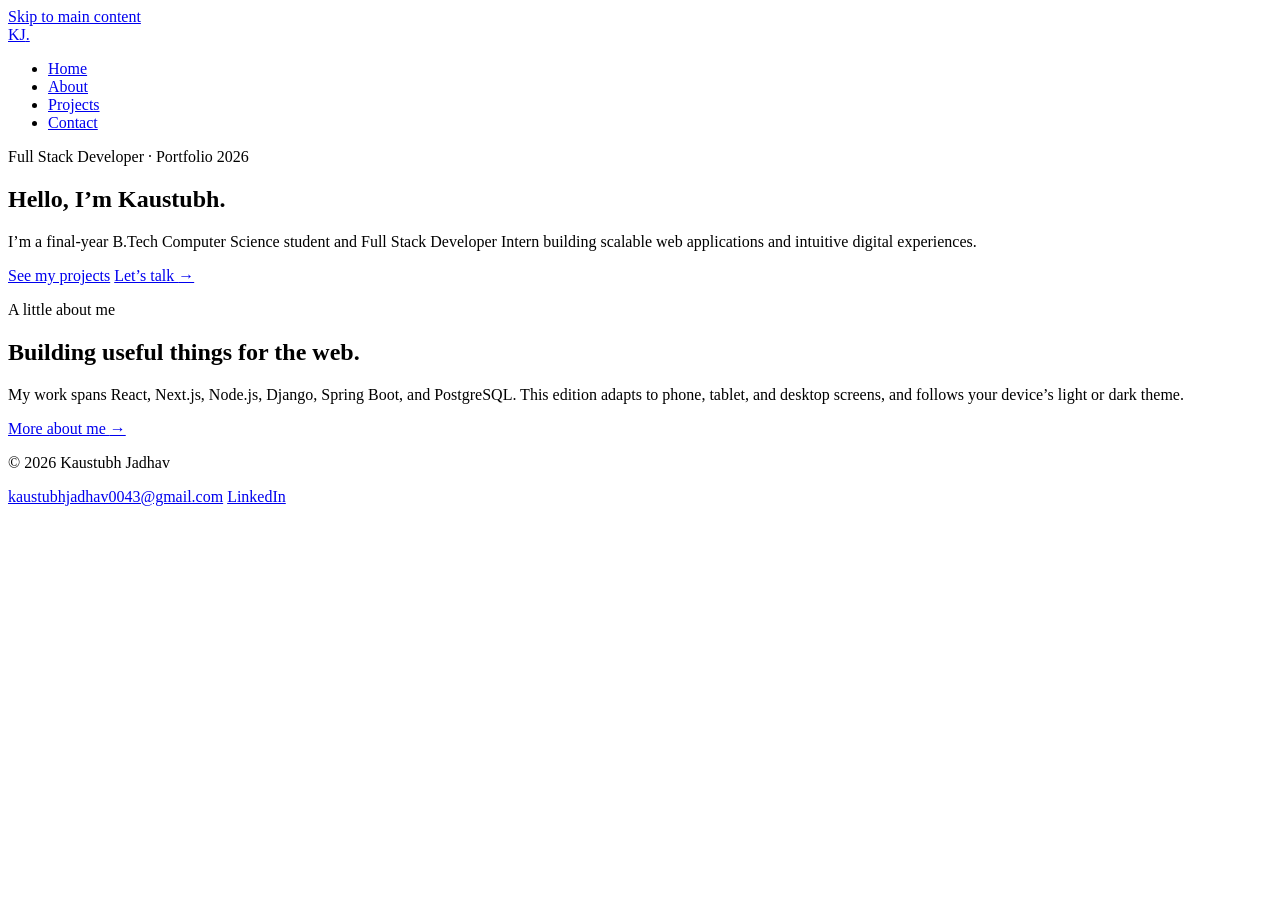
==== Week-2-Advanced-CSS-Responsive-Architecture/index.html @ 439cd0f6 "Add Week 2 index.html" ====
<!doctype html>
<html lang="en">
<head>
  <meta charset="utf-8">
  <meta name="viewport" content="width=device-width, initial-scale=1">
  <meta name="color-scheme" content="light dark">
  <meta name="description" content="Kaustubh Jadhav is a final-year computer science student and full stack developer intern building scalable web applications.">
  <meta name="theme-color" content="#f7f5f0">
  <title>Kaustubh Jadhav | Full Stack Developer</title>
  <link rel="stylesheet" href="styles.css">
</head>
<body>
  <a class="skip-link" href="#main-content">Skip to main content</a>
  <header class="site-header">
    <a class="brand" href="index.html" aria-label="Kaustubh Jadhav — home">KJ<span>.</span></a>
    <nav aria-label="Main navigation">
      <ul class="nav-list">
        <li><a aria-current="page" href="index.html">Home</a></li>
        <li><a href="about.html">About</a></li>
        <li><a href="projects.html">Projects</a></li>
        <li><a href="contact.html">Contact</a></li>
      </ul>
    </nav>
  </header>

  <main id="main-content">
    <section class="hero" aria-labelledby="intro-title">
      <p class="eyebrow">Full Stack Developer · Portfolio 2026</p>
      <h1 id="intro-title">Hello, I’m <span>Kaustubh.</span></h1>
      <p class="hero-copy">I’m a final-year B.Tech Computer Science student and Full Stack Developer Intern building scalable web applications and intuitive digital experiences.</p>
      <p class="actions">
        <a class="button" href="projects.html">See my projects</a>
        <a class="text-link" href="contact.html">Let’s talk <span aria-hidden="true">→</span></a>
      </p>
    </section>

    <section class="home-about" aria-labelledby="home-about-title">
      <header>
        <p class="eyebrow">A little about me</p>
        <h2 id="home-about-title">Building useful things for the web.</h2>
      </header>
      <p>My work spans React, Next.js, Node.js, Django, Spring Boot, and PostgreSQL. This edition adapts to phone, tablet, and desktop screens, and follows your device’s light or dark theme.</p>
      <a class="text-link" href="about.html">More about me <span aria-hidden="true">→</span></a>
    </section>
  </main>

  <footer class="site-footer">
    <p>© 2026 Kaustubh Jadhav</p>
    <a href="mailto:kaustubhjadhav0043@gmail.com">kaustubhjadhav0043@gmail.com</a>
    <a href="https://www.linkedin.com/in/kaustubh-jadhav-6a2216248/">LinkedIn</a>
  </footer>
</body>
</html>
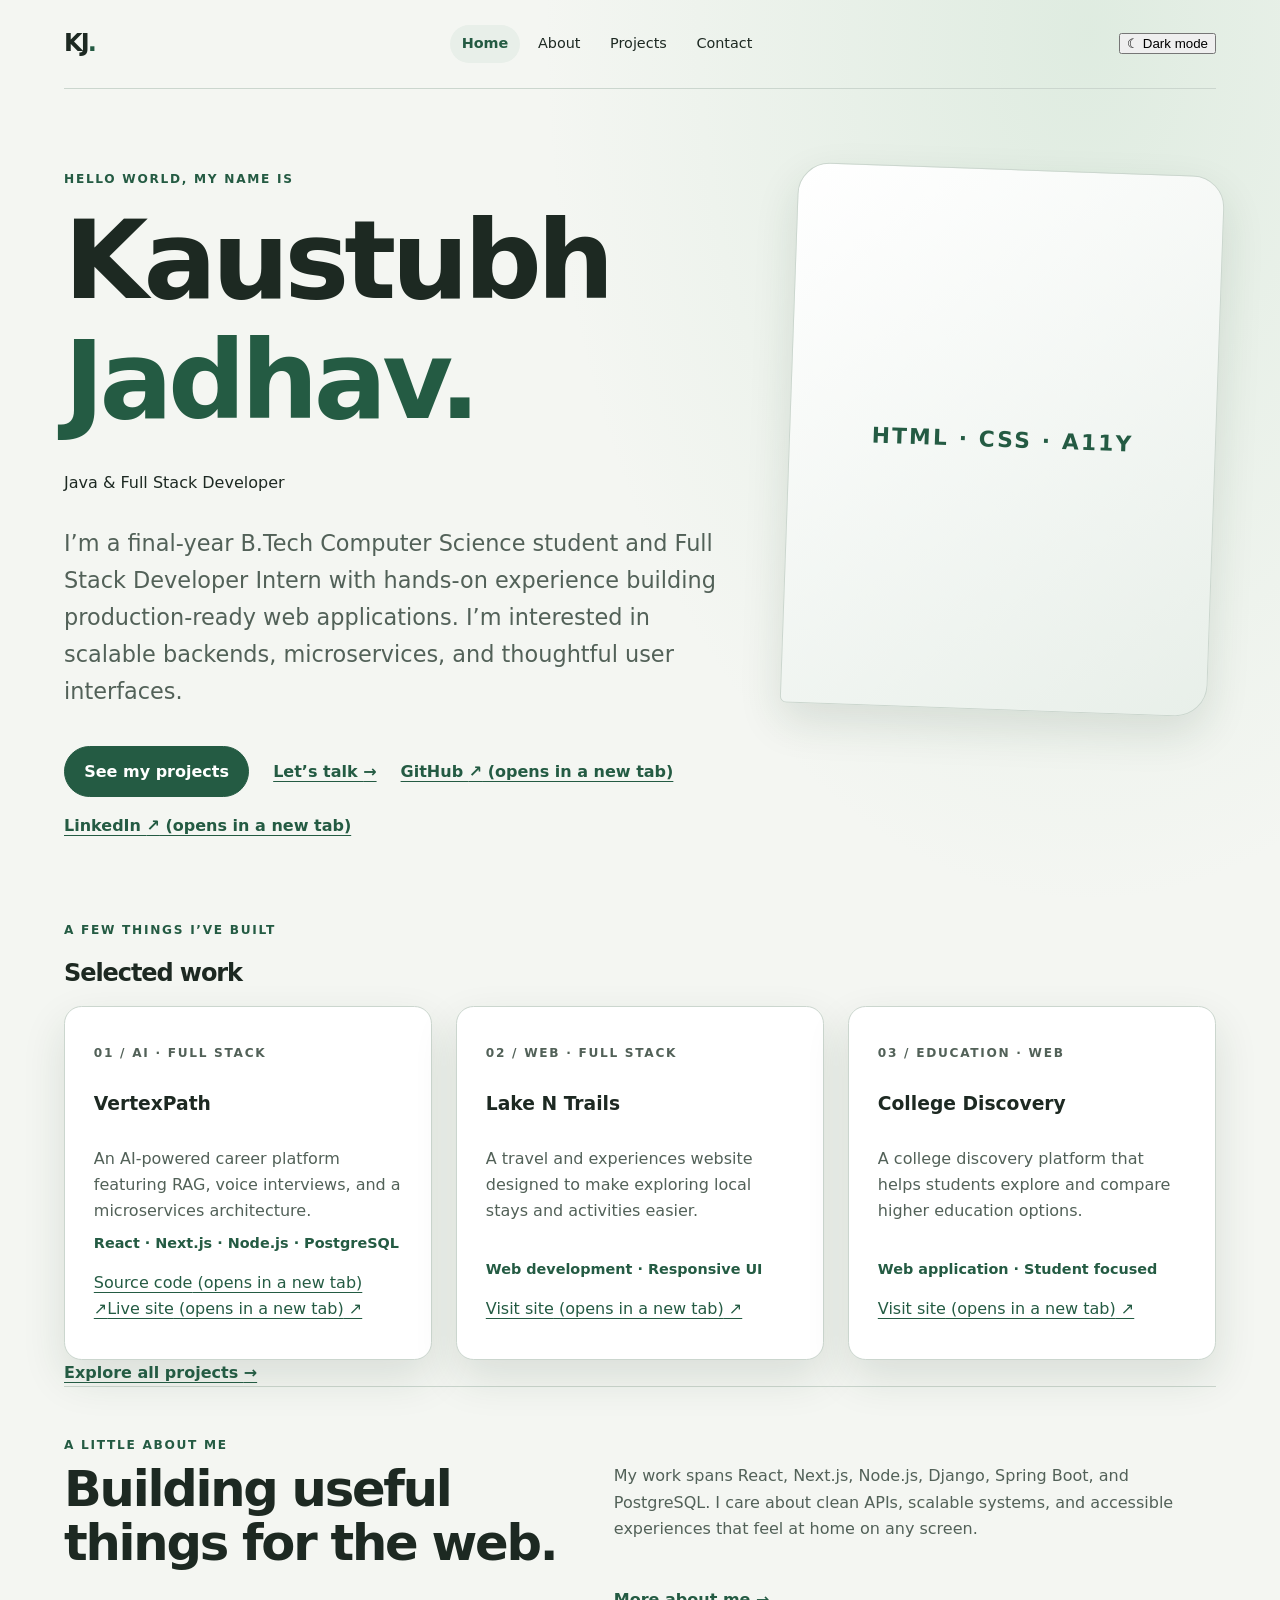
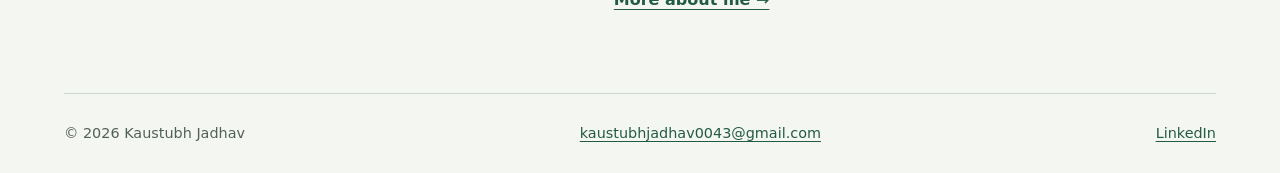
==== commit 8a386675: "Improve Week 2 portfolio and theme" ====
--- a/Week-2-Advanced-CSS-Responsive-Architecture/index.html
+++ b/Week-2-Advanced-CSS-Responsive-Architecture/index.html
@@ -6,6 +6,7 @@
   <meta name="color-scheme" content="light dark">
   <meta name="description" content="Kaustubh Jadhav is a final-year computer science student and full stack developer intern building scalable web applications.">
   <meta name="theme-color" content="#f7f5f0">
+  <script src="theme.js" defer></script>
   <title>Kaustubh Jadhav | Full Stack Developer</title>
   <link rel="stylesheet" href="styles.css">
 </head>
@@ -21,17 +22,34 @@
         <li><a href="contact.html">Contact</a></li>
       </ul>
     </nav>
+    <button class="theme-toggle" type="button" data-theme-toggle aria-pressed="false">
+      <span class="theme-icon" data-theme-icon aria-hidden="true">☾</span>
+      <span data-theme-label>Dark mode</span>
+    </button>
   </header>
 
   <main id="main-content">
     <section class="hero" aria-labelledby="intro-title">
-      <p class="eyebrow">Full Stack Developer · Portfolio 2026</p>
-      <h1 id="intro-title">Hello, I’m <span>Kaustubh.</span></h1>
-      <p class="hero-copy">I’m a final-year B.Tech Computer Science student and Full Stack Developer Intern building scalable web applications and intuitive digital experiences.</p>
+      <p class="eyebrow">Hello World, my name is</p>
+      <h1 id="intro-title">Kaustubh <span>Jadhav.</span></h1>
+      <p class="hero-role">Java &amp; Full Stack Developer</p>
+      <p class="hero-copy">I’m a final-year B.Tech Computer Science student and Full Stack Developer Intern with hands-on experience building production-ready web applications. I’m interested in scalable backends, microservices, and thoughtful user interfaces.</p>
       <p class="actions">
         <a class="button" href="projects.html">See my projects</a>
         <a class="text-link" href="contact.html">Let’s talk <span aria-hidden="true">→</span></a>
+      <a class="text-link" href="https://github.com/Kaustubh0043" target="_blank" rel="noopener noreferrer">GitHub <span aria-hidden="true">↗</span><span class="visually-hidden"> (opens in a new tab)</span></a>
+      <a class="text-link" href="https://www.linkedin.com/in/kaustubh-jadhav-6a2216248/" target="_blank" rel="noopener noreferrer">LinkedIn <span aria-hidden="true">↗</span><span class="visually-hidden"> (opens in a new tab)</span></a>
       </p>
+    </section>
+
+    <section class="featured-work" aria-labelledby="featured-title">
+      <header class="section-heading"><p class="eyebrow">A few things I’ve built</p><h2 id="featured-title">Selected work</h2></header>
+      <div class="project-grid">
+        <article class="project-card"><p class="project-number">01 / AI · FULL STACK</p><h3>VertexPath</h3><p>An AI-powered career platform featuring RAG, voice interviews, and a microservices architecture.</p><p class="project-status">React · Next.js · Node.js · PostgreSQL</p><p class="project-actions"><a href="https://github.com/Kaustubh0043/vertexpath" target="_blank" rel="noopener noreferrer">Source code<span class="visually-hidden"> (opens in a new tab)</span> ↗</a><a href="https://vertexpath.vercel.app/" target="_blank" rel="noopener noreferrer">Live site<span class="visually-hidden"> (opens in a new tab)</span> ↗</a></p></article>
+        <article class="project-card"><p class="project-number">02 / WEB · FULL STACK</p><h3>Lake N Trails</h3><p>A travel and experiences website designed to make exploring local stays and activities easier.</p><p class="project-status">Web development · Responsive UI</p><p class="project-actions"><a href="https://lakentrails.in/" target="_blank" rel="noopener noreferrer">Visit site<span class="visually-hidden"> (opens in a new tab)</span> ↗</a></p></article>
+        <article class="project-card"><p class="project-number">03 / EDUCATION · WEB</p><h3>College Discovery</h3><p>A college discovery platform that helps students explore and compare higher education options.</p><p class="project-status">Web application · Student focused</p><p class="project-actions"><a href="https://college-discovery.netlify.app/" target="_blank" rel="noopener noreferrer">Visit site<span class="visually-hidden"> (opens in a new tab)</span> ↗</a></p></article>
+      </div>
+      <a class="text-link all-projects" href="projects.html">Explore all projects <span aria-hidden="true">→</span></a>
     </section>
 
     <section class="home-about" aria-labelledby="home-about-title">
@@ -39,7 +57,7 @@
         <p class="eyebrow">A little about me</p>
         <h2 id="home-about-title">Building useful things for the web.</h2>
       </header>
-      <p>My work spans React, Next.js, Node.js, Django, Spring Boot, and PostgreSQL. This edition adapts to phone, tablet, and desktop screens, and follows your device’s light or dark theme.</p>
+      <p>My work spans React, Next.js, Node.js, Django, Spring Boot, and PostgreSQL. I care about clean APIs, scalable systems, and accessible experiences that feel at home on any screen.</p>
       <a class="text-link" href="about.html">More about me <span aria-hidden="true">→</span></a>
     </section>
   </main>
--- a/Week-2-Advanced-CSS-Responsive-Architecture/styles.css
+++ b/Week-2-Advanced-CSS-Responsive-Architecture/styles.css
@@ -0,0 +1,270 @@
+/* Theme tokens: change these values in one place to restyle the whole site. */
+:root {
+  color-scheme: light;
+  --page: #f4f6f2;
+  --surface: #ffffff;
+  --surface-soft: #e8efe9;
+  --ink: #1d2922;
+  --muted: #526158;
+  --line: #cbd6ce;
+  --accent: #245b43;
+  --accent-hover: #17462f;
+  --accent-ink: #ffffff;
+  --focus: #aa4e1d;
+  --glow: rgb(168 209 179 / 28%);
+  --shadow: 0 18px 44px rgb(26 54 37 / 12%);
+  --radius: 1.1rem;
+  --radius-small: .45rem;
+  --page-width: 72rem;
+  --gutter: 1.25rem;
+  --space-1: .5rem;
+  --space-2: .8rem;
+  --space-3: 1rem;
+  --space-4: 1.5rem;
+  --space-5: 2rem;
+  --space-6: 3rem;
+  --space-7: 5rem;
+  --font-body: Inter, ui-sans-serif, system-ui, "Segoe UI", sans-serif;
+  --font-heading: "Trebuchet MS", var(--font-body);
+  --text-small: .9rem;
+  --text-large: clamp(1.15rem, 2.5vw, 1.4rem);
+}
+
+@media (prefers-color-scheme: dark) {
+  :root {
+    color-scheme: dark;
+    --page: #111915;
+    --surface: #1b2620;
+    --surface-soft: #26362d;
+    --ink: #f1f5f0;
+    --muted: #c2cec5;
+    --line: #405247;
+    --accent: #a7d7b5;
+    --accent-hover: #c1e8cb;
+    --accent-ink: #142019;
+    --focus: #ffc17c;
+    --glow: rgb(64 115 79 / 22%);
+    --shadow: 0 20px 50px rgb(0 0 0 / 34%);
+  }
+}
+
+*, *::before, *::after { box-sizing: border-box; }
+html { scroll-behavior: smooth; }
+body {
+  min-width: 20rem;
+  margin: 0;
+  color: var(--ink);
+  background: radial-gradient(ellipse at 85% 2%, var(--glow), transparent 34rem), var(--page);
+  font-family: var(--font-body);
+  font-size: 1rem;
+  line-height: 1.65;
+  transition: background-color .2s ease, color .2s ease;
+}
+a { color: var(--accent); text-underline-offset: .22em; }
+a:hover { color: var(--accent-hover); }
+a:focus-visible, button:focus-visible, input:focus-visible, textarea:focus-visible {
+  outline: 3px solid var(--focus);
+  outline-offset: 4px;
+}
+.skip-link {
+  position: absolute;
+  z-index: 5;
+  top: var(--space-2);
+  left: var(--space-2);
+  transform: translateY(-180%);
+  border-radius: var(--radius-small);
+  padding: .65rem 1rem;
+  background: var(--ink);
+  color: var(--page);
+}
+.skip-link:focus { transform: translateY(0); }
+.site-header, .site-footer, main {
+  width: min(var(--page-width), calc(100% - 2 * var(--gutter)));
+  margin-inline: auto;
+}
+.site-header {
+  display: flex;
+  flex-direction: column;
+  align-items: flex-start;
+  gap: var(--space-3);
+  padding-block: var(--space-4);
+  border-bottom: 1px solid var(--line);
+}
+.brand {
+  color: var(--ink);
+  font-family: var(--font-heading);
+  font-size: 1.5rem;
+  font-weight: 800;
+  letter-spacing: -.08em;
+  text-decoration: none;
+}
+.brand span, h1 span { color: var(--accent); }
+.nav-list {
+  display: flex;
+  flex-wrap: wrap;
+  gap: .35rem;
+  margin: 0;
+  padding: 0;
+  list-style: none;
+}
+.nav-list a {
+  display: inline-block;
+  border-radius: 999px;
+  padding: .45rem .75rem;
+  color: var(--ink);
+  font-size: var(--text-small);
+  text-decoration: none;
+}
+.nav-list a:hover, .nav-list a[aria-current="page"] { background: var(--surface-soft); color: var(--accent); }
+.nav-list a[aria-current="page"] { font-weight: 750; }
+main { min-height: calc(100svh - 11rem); }
+.hero {
+  display: grid;
+  align-content: center;
+  gap: var(--space-2);
+  min-height: min(76svh, 46rem);
+  padding-block: var(--space-7);
+}
+.eyebrow, .project-number {
+  margin: 0;
+  color: var(--accent);
+  font-size: .76rem;
+  font-weight: 800;
+  letter-spacing: .14em;
+  text-transform: uppercase;
+}
+h1, h2 { font-family: var(--font-heading); line-height: 1.1; letter-spacing: -.045em; }
+.hero h1, .page-heading h1 { margin: 0; font-size: clamp(3rem, 11vw, 6.8rem); }
+.hero-copy { max-width: 42rem; margin: 0; color: var(--muted); font-size: var(--text-large); }
+.actions { display: flex; flex-wrap: wrap; align-items: center; gap: var(--space-3) var(--space-4); margin: var(--space-4) 0 0; }
+.button {
+  display: inline-flex;
+  min-height: 3rem;
+  align-items: center;
+  justify-content: center;
+  border: 1px solid var(--accent);
+  border-radius: 999px;
+  padding: .7rem 1.2rem;
+  background: var(--accent);
+  color: var(--accent-ink);
+  font: inherit;
+  font-weight: 750;
+  text-decoration: none;
+  cursor: pointer;
+  transition: transform .18s ease, background-color .18s ease;
+}
+.button:hover { transform: translateY(-2px); background: var(--accent-hover); color: var(--accent-ink); }
+.text-link { font-weight: 750; }
+.home-about {
+  display: grid;
+  gap: var(--space-3) var(--space-6);
+  align-items: center;
+  border-top: 1px solid var(--line);
+  padding-block: var(--space-6) var(--space-7);
+}
+.home-about h2 { margin: .4rem 0 0; font-size: clamp(2rem, 5vw, 3.1rem); }
+.home-about > p { margin: 0; color: var(--muted); }
+.home-about > a { justify-self: start; }
+.page-main { padding-block: var(--space-6) var(--space-7); }
+.page-heading { max-width: 52rem; margin-bottom: var(--space-6); }
+.page-heading h1 { margin-block: .35rem .8rem; font-size: clamp(2.8rem, 9vw, 5.5rem); }
+.page-heading > p:last-child { color: var(--muted); font-size: var(--text-large); }
+.content-panel { max-width: 54rem; border-top: 1px solid var(--line); padding-block: var(--space-4); }
+.content-panel h2, .project-card h2 { margin: .35rem 0 .65rem; font-size: clamp(1.5rem, 3vw, 2rem); }
+.content-panel p, .content-panel li, .project-card p { color: var(--muted); }
+.skill-list { padding-left: 1.25rem; }
+.skill-list li { padding-block: .2rem; }
+.project-grid { display: grid; grid-template-columns: minmax(0, 1fr); gap: var(--space-4); }
+.project-card {
+  display: flex;
+  min-height: 17rem;
+  flex-direction: column;
+  align-items: flex-start;
+  border: 1px solid var(--line);
+  border-radius: var(--radius);
+  padding: clamp(1.25rem, 3vw, 1.8rem);
+  background: var(--surface);
+  box-shadow: var(--shadow);
+  transition: transform .2s ease, border-color .2s ease;
+}
+.project-card:hover { transform: translateY(-4px); border-color: var(--accent); }
+.project-card h2 { color: var(--ink); }
+.project-card p { margin-block: .45rem; }
+.project-card .project-status { margin-top: auto; color: var(--accent); font-size: var(--text-small); font-weight: 750; }
+.contact-form {
+  display: grid;
+  gap: 0 var(--space-4);
+  max-width: 48rem;
+  border: 1px solid var(--line);
+  border-radius: var(--radius);
+  padding: clamp(1.1rem, 5vw, 2.5rem);
+  background: var(--surface);
+  box-shadow: var(--shadow);
+}
+.form-note { color: var(--muted); font-size: var(--text-small); }
+.field { display: flex; flex-direction: column; gap: .35rem; margin-block: .7rem; }
+.field label { color: var(--ink); font-weight: 750; }
+.field input, .field textarea {
+  width: 100%;
+  border: 1px solid var(--line);
+  border-radius: var(--radius-small);
+  padding: .75rem;
+  background: var(--page);
+  color: var(--ink);
+  font: inherit;
+}
+.field textarea { resize: vertical; }
+.contact-form .button { justify-self: start; }
+.site-footer {
+  display: flex;
+  flex-wrap: wrap;
+  align-items: center;
+  justify-content: space-between;
+  gap: var(--space-2) var(--space-4);
+  min-height: 5rem;
+  border-top: 1px solid var(--line);
+  padding-block: var(--space-3);
+  color: var(--muted);
+  font-size: var(--text-small);
+}
+.site-footer p { margin: 0; }
+
+/* Tablet: give sections and project cards more room. */
+@media (min-width: 42rem) {
+  :root { --gutter: 2rem; }
+  .site-header { flex-direction: row; align-items: center; justify-content: space-between; }
+  .home-about { grid-template-columns: minmax(0, 1fr) minmax(0, 1.2fr); }
+  .home-about > a { grid-column: 2; }
+  .project-grid { grid-template-columns: repeat(2, minmax(0, 1fr)); }
+  .contact-form { grid-template-columns: repeat(2, minmax(0, 1fr)); }
+  .contact-form > .form-note, .contact-form > .field--message, .contact-form > .button { grid-column: 1 / -1; }
+}
+
+/* Desktop: use a two-dimensional hero and three-column project layout. */
+@media (min-width: 68rem) {
+  .hero { grid-template-columns: minmax(0, 1.25fr) minmax(16rem, .75fr); }
+  .hero > * { grid-column: 1; }
+  .hero::after {
+    content: "HTML  ·  CSS  ·  A11Y";
+    display: grid;
+    grid-column: 2;
+    grid-row: 1 / span 4;
+    min-height: 18rem;
+    place-items: center;
+    border: 1px solid var(--line);
+    border-radius: 2rem 2rem 2rem .4rem;
+    background: linear-gradient(145deg, var(--surface), var(--surface-soft));
+    box-shadow: var(--shadow);
+    color: var(--accent);
+    font-size: clamp(1rem, 1.7vw, 1.4rem);
+    font-weight: 800;
+    letter-spacing: .1em;
+    transform: rotate(2deg);
+  }
+  .project-grid { grid-template-columns: repeat(3, minmax(0, 1fr)); }
+}
+
+@media (prefers-reduced-motion: reduce) {
+  *, *::before, *::after { scroll-behavior: auto !important; transition-duration: .01ms !important; animation-duration: .01ms !important; }
+}
+
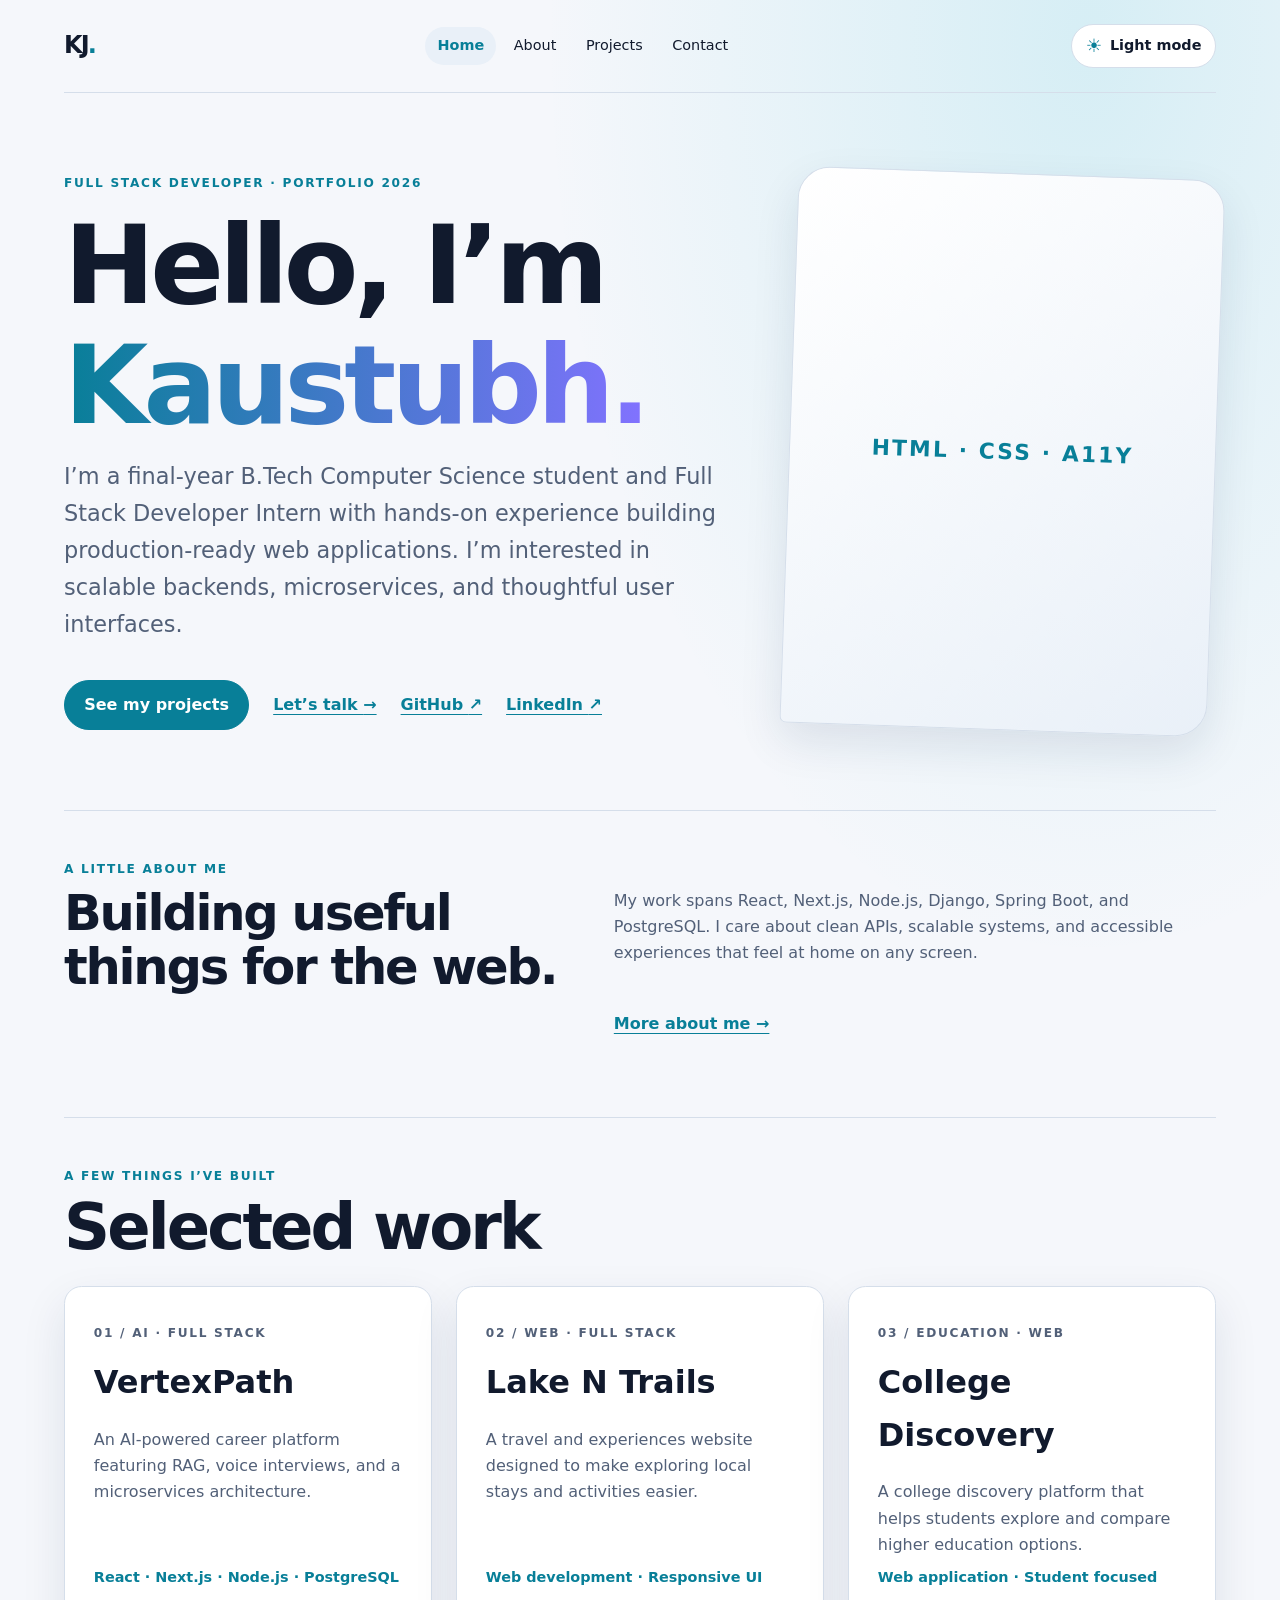
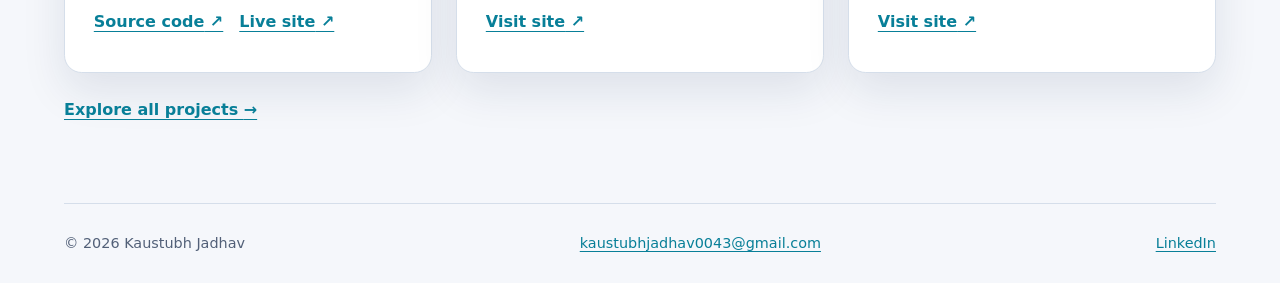
==== commit 8d85adb6: "Match Week 2 styling to Week 1 design" ====
--- a/Week-2-Advanced-CSS-Responsive-Architecture/index.html
+++ b/Week-2-Advanced-CSS-Responsive-Architecture/index.html
@@ -30,16 +30,24 @@
 
   <main id="main-content">
     <section class="hero" aria-labelledby="intro-title">
-      <p class="eyebrow">Hello World, my name is</p>
-      <h1 id="intro-title">Kaustubh <span>Jadhav.</span></h1>
-      <p class="hero-role">Java &amp; Full Stack Developer</p>
+      <p class="eyebrow">Full Stack Developer · Portfolio 2026</p>
+      <h1 id="intro-title">Hello, I’m <span>Kaustubh.</span></h1>
       <p class="hero-copy">I’m a final-year B.Tech Computer Science student and Full Stack Developer Intern with hands-on experience building production-ready web applications. I’m interested in scalable backends, microservices, and thoughtful user interfaces.</p>
       <p class="actions">
         <a class="button" href="projects.html">See my projects</a>
         <a class="text-link" href="contact.html">Let’s talk <span aria-hidden="true">→</span></a>
-      <a class="text-link" href="https://github.com/Kaustubh0043" target="_blank" rel="noopener noreferrer">GitHub <span aria-hidden="true">↗</span><span class="visually-hidden"> (opens in a new tab)</span></a>
-      <a class="text-link" href="https://www.linkedin.com/in/kaustubh-jadhav-6a2216248/" target="_blank" rel="noopener noreferrer">LinkedIn <span aria-hidden="true">↗</span><span class="visually-hidden"> (opens in a new tab)</span></a>
+        <a class="text-link" href="https://github.com/Kaustubh0043" target="_blank" rel="noopener noreferrer">GitHub <span aria-hidden="true">↗</span><span class="visually-hidden"> (opens in a new tab)</span></a>
+        <a class="text-link" href="https://www.linkedin.com/in/kaustubh-jadhav-6a2216248/" target="_blank" rel="noopener noreferrer">LinkedIn <span aria-hidden="true">↗</span><span class="visually-hidden"> (opens in a new tab)</span></a>
       </p>
+    </section>
+
+    <section class="home-about" aria-labelledby="home-about-title">
+      <header>
+        <p class="eyebrow">A little about me</p>
+        <h2 id="home-about-title">Building useful things for the web.</h2>
+      </header>
+      <p>My work spans React, Next.js, Node.js, Django, Spring Boot, and PostgreSQL. I care about clean APIs, scalable systems, and accessible experiences that feel at home on any screen.</p>
+      <a class="text-link" href="about.html">More about me <span aria-hidden="true">→</span></a>
     </section>
 
     <section class="featured-work" aria-labelledby="featured-title">
@@ -51,15 +59,6 @@
       </div>
       <a class="text-link all-projects" href="projects.html">Explore all projects <span aria-hidden="true">→</span></a>
     </section>
-
-    <section class="home-about" aria-labelledby="home-about-title">
-      <header>
-        <p class="eyebrow">A little about me</p>
-        <h2 id="home-about-title">Building useful things for the web.</h2>
-      </header>
-      <p>My work spans React, Next.js, Node.js, Django, Spring Boot, and PostgreSQL. I care about clean APIs, scalable systems, and accessible experiences that feel at home on any screen.</p>
-      <a class="text-link" href="about.html">More about me <span aria-hidden="true">→</span></a>
-    </section>
   </main>
 
   <footer class="site-footer">
--- a/Week-2-Advanced-CSS-Responsive-Architecture/styles.css
+++ b/Week-2-Advanced-CSS-Responsive-Architecture/styles.css
@@ -1,18 +1,18 @@
 /* Theme tokens: change these values in one place to restyle the whole site. */
 :root {
   color-scheme: light;
-  --page: #f4f6f2;
+  --page: #f5f7fb;
   --surface: #ffffff;
-  --surface-soft: #e8efe9;
-  --ink: #1d2922;
-  --muted: #526158;
-  --line: #cbd6ce;
-  --accent: #245b43;
-  --accent-hover: #17462f;
+  --surface-soft: #e9f0f8;
+  --ink: #111a2d;
+  --muted: #526078;
+  --line: #d5deea;
+  --accent: #087f98;
+  --accent-hover: #075f79;
   --accent-ink: #ffffff;
-  --focus: #aa4e1d;
-  --glow: rgb(168 209 179 / 28%);
-  --shadow: 0 18px 44px rgb(26 54 37 / 12%);
+  --focus: #b34c00;
+  --glow: rgb(26 183 208 / 14%);
+  --shadow: 0 18px 44px rgb(18 40 75 / 10%);
   --radius: 1.1rem;
   --radius-small: .45rem;
   --page-width: 72rem;
@@ -30,23 +30,22 @@
   --text-large: clamp(1.15rem, 2.5vw, 1.4rem);
 }
 
-@media (prefers-color-scheme: dark) {
-  :root {
-    color-scheme: dark;
-    --page: #111915;
-    --surface: #1b2620;
-    --surface-soft: #26362d;
-    --ink: #f1f5f0;
-    --muted: #c2cec5;
-    --line: #405247;
-    --accent: #a7d7b5;
-    --accent-hover: #c1e8cb;
-    --accent-ink: #142019;
-    --focus: #ffc17c;
-    --glow: rgb(64 115 79 / 22%);
-    --shadow: 0 20px 50px rgb(0 0 0 / 34%);
-  }
-}
+:root[data-theme="dark"] {
+  color-scheme: dark;
+  --page: #070b18;
+  --surface: #101629;
+  --surface-soft: #171f35;
+  --ink: #f4f7ff;
+  --muted: #b7c2d9;
+  --line: #273149;
+  --accent: #35dce8;
+  --accent-hover: #76eef5;
+  --accent-ink: #07121b;
+  --focus: #ffd166;
+  --glow: rgb(21 204 226 / 12%);
+  --shadow: 0 20px 50px rgb(0 0 0 / 35%);
+}
+:root[data-theme="light"] { color-scheme: light; }
 
 *, *::before, *::after { box-sizing: border-box; }
 html { scroll-behavior: smooth; }
@@ -117,6 +116,23 @@
 }
 .nav-list a:hover, .nav-list a[aria-current="page"] { background: var(--surface-soft); color: var(--accent); }
 .nav-list a[aria-current="page"] { font-weight: 750; }
+.theme-toggle {
+  display: inline-flex;
+  min-height: 2.75rem;
+  align-items: center;
+  gap: .5rem;
+  border: 1px solid var(--line);
+  border-radius: 999px;
+  padding: .45rem .85rem;
+  background: var(--surface);
+  color: var(--ink);
+  font: inherit;
+  font-size: var(--text-small);
+  font-weight: 750;
+  cursor: pointer;
+}
+.theme-toggle:hover { border-color: var(--accent); color: var(--accent); }
+.theme-icon { color: var(--accent); font-size: 1.15rem; line-height: 1; }
 main { min-height: calc(100svh - 11rem); }
 .hero {
   display: grid;
@@ -135,6 +151,8 @@
 }
 h1, h2 { font-family: var(--font-heading); line-height: 1.1; letter-spacing: -.045em; }
 .hero h1, .page-heading h1 { margin: 0; font-size: clamp(3rem, 11vw, 6.8rem); }
+.hero h1 span { background: linear-gradient(90deg, var(--accent), #8272ff); background-clip: text; -webkit-text-fill-color: transparent; }
+.hero-role { margin: .1rem 0 .5rem; color: var(--accent); font-size: clamp(1.45rem, 4vw, 2.25rem); font-weight: 800; letter-spacing: -.03em; }
 .hero-copy { max-width: 42rem; margin: 0; color: var(--muted); font-size: var(--text-large); }
 .actions { display: flex; flex-wrap: wrap; align-items: center; gap: var(--space-3) var(--space-4); margin: var(--space-4) 0 0; }
 .button {
@@ -165,15 +183,24 @@
 .home-about h2 { margin: .4rem 0 0; font-size: clamp(2rem, 5vw, 3.1rem); }
 .home-about > p { margin: 0; color: var(--muted); }
 .home-about > a { justify-self: start; }
+.featured-work { border-top: 1px solid var(--line); padding-block: var(--space-6) var(--space-7); }
+.section-heading { margin-bottom: var(--space-4); }
+.section-heading h2 { margin: .35rem 0 0; font-size: clamp(2.3rem, 6vw, 4rem); }
+.all-projects { display: inline-block; margin-top: var(--space-4); }
+.visually-hidden { position: absolute; width: 1px; height: 1px; padding: 0; margin: -1px; overflow: hidden; clip: rect(0, 0, 0, 0); white-space: nowrap; border: 0; }
 .page-main { padding-block: var(--space-6) var(--space-7); }
 .page-heading { max-width: 52rem; margin-bottom: var(--space-6); }
 .page-heading h1 { margin-block: .35rem .8rem; font-size: clamp(2.8rem, 9vw, 5.5rem); }
 .page-heading > p:last-child { color: var(--muted); font-size: var(--text-large); }
 .content-panel { max-width: 54rem; border-top: 1px solid var(--line); padding-block: var(--space-4); }
-.content-panel h2, .project-card h2 { margin: .35rem 0 .65rem; font-size: clamp(1.5rem, 3vw, 2rem); }
+.content-panel h2, .project-card h2, .project-card h3 { margin: .35rem 0 .65rem; font-size: clamp(1.5rem, 3vw, 2rem); }
 .content-panel p, .content-panel li, .project-card p { color: var(--muted); }
-.skill-list { padding-left: 1.25rem; }
-.skill-list li { padding-block: .2rem; }
+.skill-list { display: flex; flex-wrap: wrap; gap: .55rem; margin: 1rem 0 0; padding: 0; list-style: none; }
+.skill-list li { border: 1px solid var(--line); border-radius: 999px; padding: .35rem .75rem; background: var(--surface-soft); color: var(--ink); font-size: var(--text-small); }
+.timeline { display: grid; gap: 1rem; margin: 1.25rem 0 0; padding: 0; list-style: none; }
+.timeline-item { display: flex; flex-direction: column; gap: .2rem; border-left: 2px solid var(--accent); padding: .15rem 0 .35rem 1rem; }
+.timeline-item h3, .timeline-item p { margin: 0; }
+.timeline-place, .timeline-date { color: var(--muted); }
 .project-grid { display: grid; grid-template-columns: minmax(0, 1fr); gap: var(--space-4); }
 .project-card {
   display: flex;
@@ -191,6 +218,7 @@
 .project-card h2 { color: var(--ink); }
 .project-card p { margin-block: .45rem; }
 .project-card .project-status { margin-top: auto; color: var(--accent); font-size: var(--text-small); font-weight: 750; }
+.project-actions { display: flex; flex-wrap: wrap; gap: .5rem 1rem; margin-top: .8rem !important; font-weight: 750; }
 .contact-form {
   display: grid;
   gap: 0 var(--space-4);
@@ -233,6 +261,7 @@
 @media (min-width: 42rem) {
   :root { --gutter: 2rem; }
   .site-header { flex-direction: row; align-items: center; justify-content: space-between; }
+  .site-header { flex-wrap: wrap; }
   .home-about { grid-template-columns: minmax(0, 1fr) minmax(0, 1.2fr); }
   .home-about > a { grid-column: 2; }
   .project-grid { grid-template-columns: repeat(2, minmax(0, 1fr)); }
@@ -262,6 +291,7 @@
     transform: rotate(2deg);
   }
   .project-grid { grid-template-columns: repeat(3, minmax(0, 1fr)); }
+  .timeline-item { flex-direction: row; align-items: baseline; justify-content: space-between; }
 }
 
 @media (prefers-reduced-motion: reduce) {
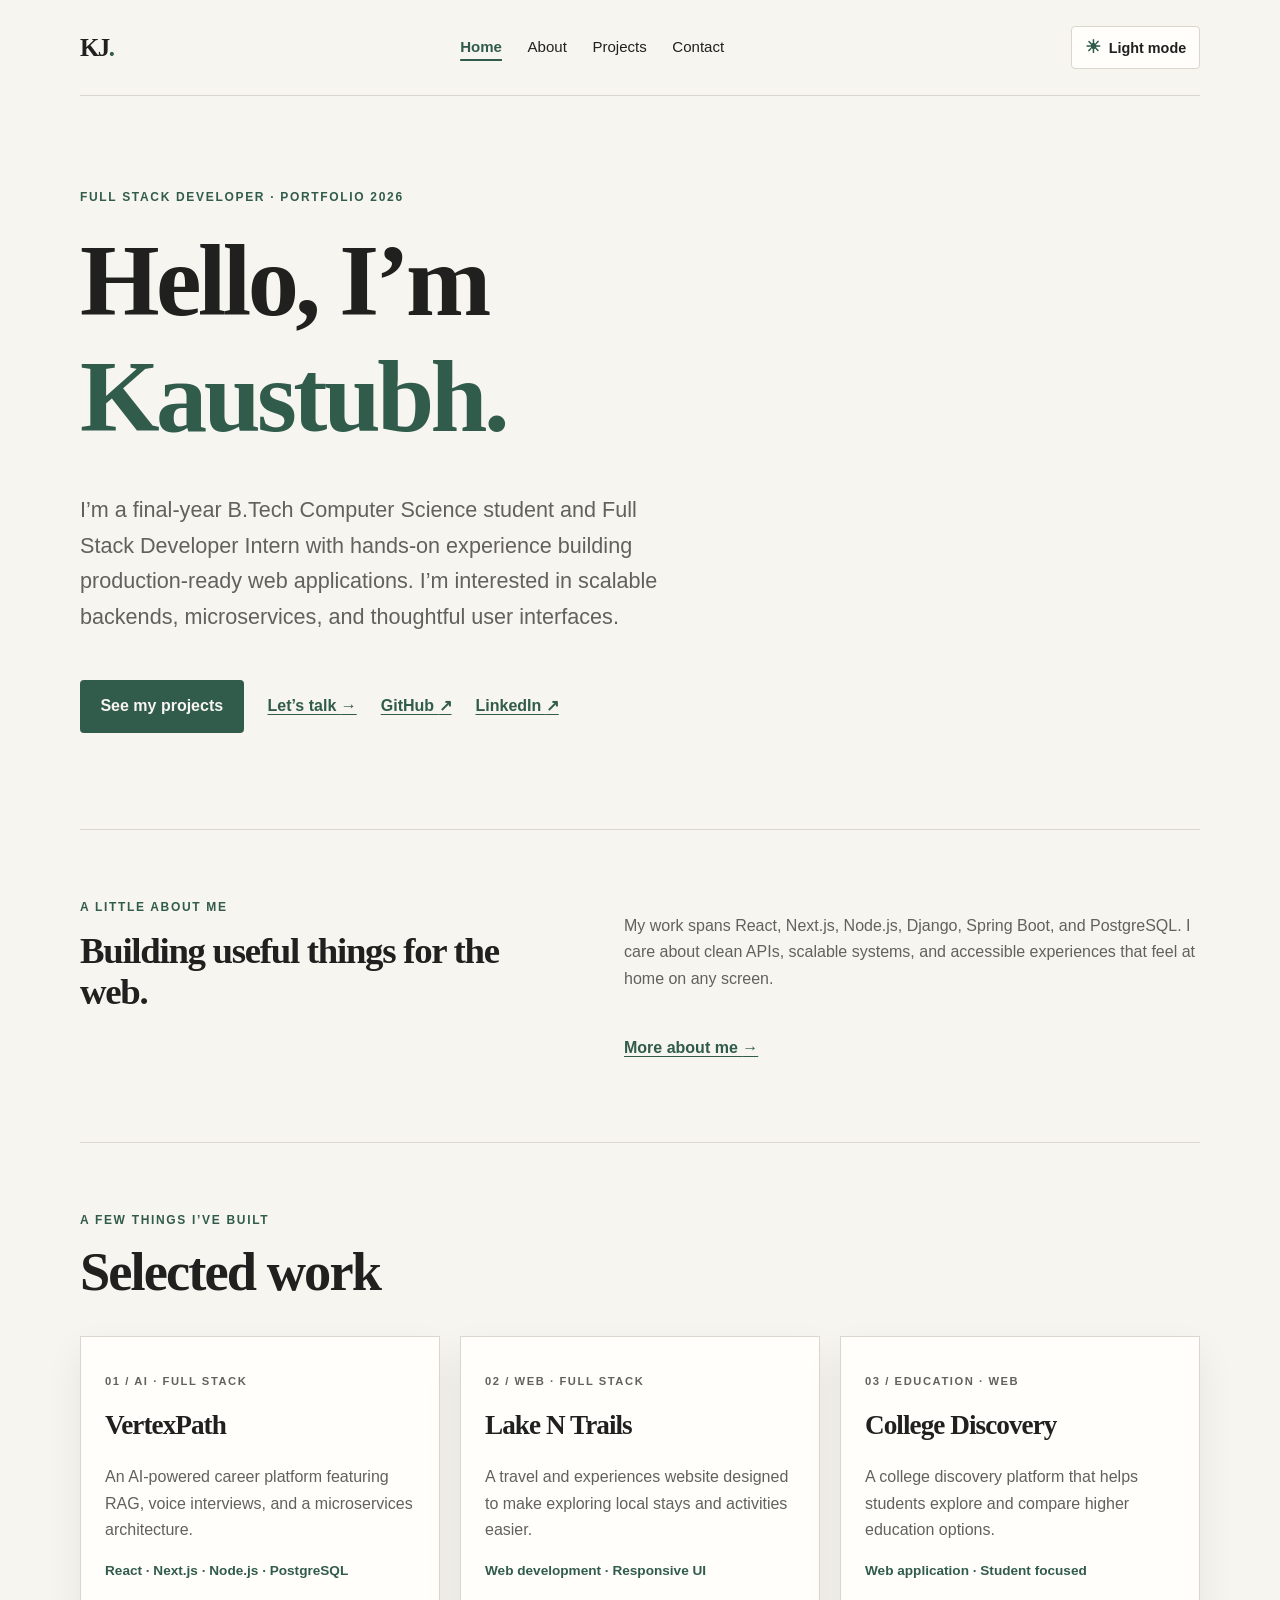
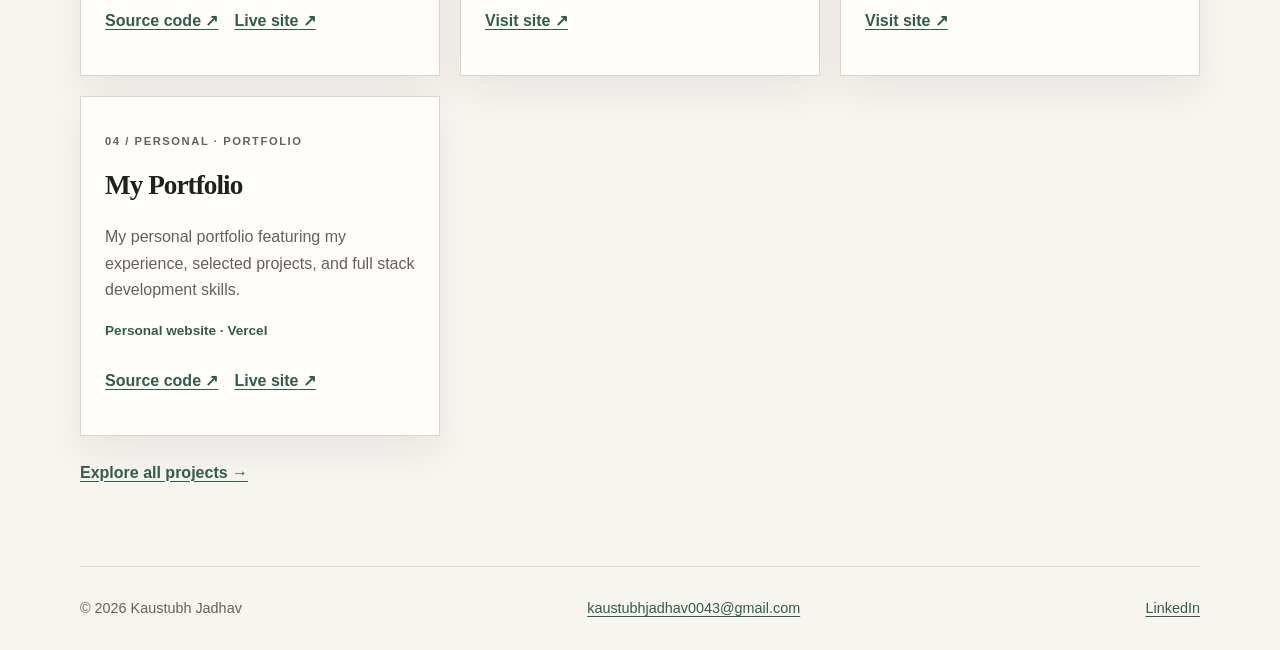
==== commit 12e5903b: "Add portfolio source and live site links" ====
--- a/Week-2-Advanced-CSS-Responsive-Architecture/index.html
+++ b/Week-2-Advanced-CSS-Responsive-Architecture/index.html
@@ -56,6 +56,7 @@
         <article class="project-card"><p class="project-number">01 / AI · FULL STACK</p><h3>VertexPath</h3><p>An AI-powered career platform featuring RAG, voice interviews, and a microservices architecture.</p><p class="project-status">React · Next.js · Node.js · PostgreSQL</p><p class="project-actions"><a href="https://github.com/Kaustubh0043/vertexpath" target="_blank" rel="noopener noreferrer">Source code<span class="visually-hidden"> (opens in a new tab)</span> ↗</a><a href="https://vertexpath.vercel.app/" target="_blank" rel="noopener noreferrer">Live site<span class="visually-hidden"> (opens in a new tab)</span> ↗</a></p></article>
         <article class="project-card"><p class="project-number">02 / WEB · FULL STACK</p><h3>Lake N Trails</h3><p>A travel and experiences website designed to make exploring local stays and activities easier.</p><p class="project-status">Web development · Responsive UI</p><p class="project-actions"><a href="https://lakentrails.in/" target="_blank" rel="noopener noreferrer">Visit site<span class="visually-hidden"> (opens in a new tab)</span> ↗</a></p></article>
         <article class="project-card"><p class="project-number">03 / EDUCATION · WEB</p><h3>College Discovery</h3><p>A college discovery platform that helps students explore and compare higher education options.</p><p class="project-status">Web application · Student focused</p><p class="project-actions"><a href="https://college-discovery.netlify.app/" target="_blank" rel="noopener noreferrer">Visit site<span class="visually-hidden"> (opens in a new tab)</span> ↗</a></p></article>
+        <article class="project-card"><p class="project-number">04 / PERSONAL · PORTFOLIO</p><h3>My Portfolio</h3><p>My personal portfolio featuring my experience, selected projects, and full stack development skills.</p><p class="project-status">Personal website · Vercel</p><p class="project-actions"><a href="https://github.com/Kaustubh0043/my-portfolio" target="_blank" rel="noopener noreferrer">Source code<span class="visually-hidden"> (opens in a new tab)</span> ↗</a><a href="https://my-portfolio-woad-eight-88.vercel.app/" target="_blank" rel="noopener noreferrer">Live site<span class="visually-hidden"> (opens in a new tab)</span> ↗</a></p></article>
       </div>
       <a class="text-link all-projects" href="projects.html">Explore all projects <span aria-hidden="true">→</span></a>
     </section>
--- a/Week-2-Advanced-CSS-Responsive-Architecture/styles.css
+++ b/Week-2-Advanced-CSS-Responsive-Architecture/styles.css
@@ -1,49 +1,32 @@
-/* Theme tokens: change these values in one place to restyle the whole site. */
+@import url('https://fonts.googleapis.com/css2?family=DM+Sans:wght@400;500;600;700&family=Playfair+Display:wght@500;600;700&display=swap');
+
+/* Week 1's paper, ink, forest-green accent, and typefaces continue into Week 2. */
 :root {
   color-scheme: light;
-  --page: #f5f7fb;
-  --surface: #ffffff;
-  --surface-soft: #e9f0f8;
-  --ink: #111a2d;
-  --muted: #526078;
-  --line: #d5deea;
-  --accent: #087f98;
-  --accent-hover: #075f79;
-  --accent-ink: #ffffff;
-  --focus: #b34c00;
-  --glow: rgb(26 183 208 / 14%);
-  --shadow: 0 18px 44px rgb(18 40 75 / 10%);
-  --radius: 1.1rem;
-  --radius-small: .45rem;
-  --page-width: 72rem;
-  --gutter: 1.25rem;
-  --space-1: .5rem;
-  --space-2: .8rem;
-  --space-3: 1rem;
-  --space-4: 1.5rem;
-  --space-5: 2rem;
-  --space-6: 3rem;
-  --space-7: 5rem;
-  --font-body: Inter, ui-sans-serif, system-ui, "Segoe UI", sans-serif;
-  --font-heading: "Trebuchet MS", var(--font-body);
-  --text-small: .9rem;
-  --text-large: clamp(1.15rem, 2.5vw, 1.4rem);
+  --paper: #f7f5f0;
+  --ink: #20201e;
+  --muted: #62615d;
+  --accent: #315c4b;
+  --line: #d9d6ce;
+  --white: #fffefa;
+  --focus: #a04e25;
+  --shadow: 0 16px 36px rgb(32 32 30 / 7%);
+  --gutter: 1rem;
+  --content-width: 1120px;
+  --font-body: 'DM Sans', Arial, sans-serif;
+  --font-display: 'Playfair Display', Georgia, serif;
 }
 
 :root[data-theme="dark"] {
   color-scheme: dark;
-  --page: #070b18;
-  --surface: #101629;
-  --surface-soft: #171f35;
-  --ink: #f4f7ff;
-  --muted: #b7c2d9;
-  --line: #273149;
-  --accent: #35dce8;
-  --accent-hover: #76eef5;
-  --accent-ink: #07121b;
-  --focus: #ffd166;
-  --glow: rgb(21 204 226 / 12%);
-  --shadow: 0 20px 50px rgb(0 0 0 / 35%);
+  --paper: #111411;
+  --ink: #f3f0e9;
+  --muted: #c0beb7;
+  --accent: #a8cfb8;
+  --line: #3b423c;
+  --white: #1a201b;
+  --focus: #ffd08a;
+  --shadow: 0 18px 40px rgb(0 0 0 / 24%);
 }
 :root[data-theme="light"] { color-scheme: light; }
 
@@ -52,246 +35,99 @@
 body {
   min-width: 20rem;
   margin: 0;
+  background: var(--paper);
   color: var(--ink);
-  background: radial-gradient(ellipse at 85% 2%, var(--glow), transparent 34rem), var(--page);
   font-family: var(--font-body);
   font-size: 1rem;
   line-height: 1.65;
   transition: background-color .2s ease, color .2s ease;
 }
-a { color: var(--accent); text-underline-offset: .22em; }
-a:hover { color: var(--accent-hover); }
-a:focus-visible, button:focus-visible, input:focus-visible, textarea:focus-visible {
-  outline: 3px solid var(--focus);
-  outline-offset: 4px;
-}
-.skip-link {
-  position: absolute;
-  z-index: 5;
-  top: var(--space-2);
-  left: var(--space-2);
-  transform: translateY(-180%);
-  border-radius: var(--radius-small);
-  padding: .65rem 1rem;
-  background: var(--ink);
-  color: var(--page);
-}
+a { color: var(--accent); text-underline-offset: .2em; }
+a:hover { text-decoration-thickness: 2px; }
+a:focus-visible, button:focus-visible, input:focus-visible, textarea:focus-visible { outline: 3px solid var(--focus); outline-offset: 4px; }
+.skip-link { position: absolute; z-index: 2; top: .75rem; left: .75rem; transform: translateY(-160%); border-radius: .25rem; padding: .7rem 1rem; background: var(--ink); color: var(--paper); }
 .skip-link:focus { transform: translateY(0); }
-.site-header, .site-footer, main {
-  width: min(var(--page-width), calc(100% - 2 * var(--gutter)));
-  margin-inline: auto;
-}
-.site-header {
-  display: flex;
-  flex-direction: column;
-  align-items: flex-start;
-  gap: var(--space-3);
-  padding-block: var(--space-4);
-  border-bottom: 1px solid var(--line);
-}
-.brand {
-  color: var(--ink);
-  font-family: var(--font-heading);
-  font-size: 1.5rem;
-  font-weight: 800;
-  letter-spacing: -.08em;
-  text-decoration: none;
-}
-.brand span, h1 span { color: var(--accent); }
-.nav-list {
-  display: flex;
-  flex-wrap: wrap;
-  gap: .35rem;
-  margin: 0;
-  padding: 0;
-  list-style: none;
-}
-.nav-list a {
-  display: inline-block;
-  border-radius: 999px;
-  padding: .45rem .75rem;
-  color: var(--ink);
-  font-size: var(--text-small);
-  text-decoration: none;
-}
-.nav-list a:hover, .nav-list a[aria-current="page"] { background: var(--surface-soft); color: var(--accent); }
-.nav-list a[aria-current="page"] { font-weight: 750; }
-.theme-toggle {
-  display: inline-flex;
-  min-height: 2.75rem;
-  align-items: center;
-  gap: .5rem;
-  border: 1px solid var(--line);
-  border-radius: 999px;
-  padding: .45rem .85rem;
-  background: var(--surface);
-  color: var(--ink);
-  font: inherit;
-  font-size: var(--text-small);
-  font-weight: 750;
-  cursor: pointer;
-}
+
+/* Small-screen layout is the starting point; wider screens progressively add columns. */
+.site-header, .site-footer, main { width: min(var(--content-width), calc(100% - 2 * var(--gutter))); margin-inline: auto; }
+.site-header { display: flex; flex-direction: column; align-items: flex-start; gap: .75rem; border-bottom: 1px solid var(--line); padding-block: 1rem; }
+.brand { color: var(--ink); font: 700 1.55rem var(--font-display); letter-spacing: -.06em; text-decoration: none; }
+.brand span, .hero h1 span { color: var(--accent); }
+.nav-list { display: flex; flex-wrap: wrap; gap: .55rem 1.15rem; margin: 0; padding: 0; list-style: none; }
+.nav-list a { color: var(--ink); font-size: .94rem; text-decoration: none; }
+.nav-list a[aria-current="page"] { color: var(--accent); text-decoration: underline; text-decoration-thickness: 2px; text-underline-offset: .45em; font-weight: 700; }
+.theme-toggle { display: inline-flex; min-height: 2.7rem; align-items: center; gap: .5rem; border: 1px solid var(--line); border-radius: .25rem; padding: .45rem .8rem; background: var(--white); color: var(--ink); font: 600 .9rem var(--font-body); cursor: pointer; }
 .theme-toggle:hover { border-color: var(--accent); color: var(--accent); }
-.theme-icon { color: var(--accent); font-size: 1.15rem; line-height: 1; }
-main { min-height: calc(100svh - 11rem); }
-.hero {
-  display: grid;
-  align-content: center;
-  gap: var(--space-2);
-  min-height: min(76svh, 46rem);
-  padding-block: var(--space-7);
-}
-.eyebrow, .project-number {
-  margin: 0;
-  color: var(--accent);
-  font-size: .76rem;
-  font-weight: 800;
-  letter-spacing: .14em;
-  text-transform: uppercase;
-}
-h1, h2 { font-family: var(--font-heading); line-height: 1.1; letter-spacing: -.045em; }
-.hero h1, .page-heading h1 { margin: 0; font-size: clamp(3rem, 11vw, 6.8rem); }
-.hero h1 span { background: linear-gradient(90deg, var(--accent), #8272ff); background-clip: text; -webkit-text-fill-color: transparent; }
-.hero-role { margin: .1rem 0 .5rem; color: var(--accent); font-size: clamp(1.45rem, 4vw, 2.25rem); font-weight: 800; letter-spacing: -.03em; }
-.hero-copy { max-width: 42rem; margin: 0; color: var(--muted); font-size: var(--text-large); }
-.actions { display: flex; flex-wrap: wrap; align-items: center; gap: var(--space-3) var(--space-4); margin: var(--space-4) 0 0; }
-.button {
-  display: inline-flex;
-  min-height: 3rem;
-  align-items: center;
-  justify-content: center;
-  border: 1px solid var(--accent);
-  border-radius: 999px;
-  padding: .7rem 1.2rem;
-  background: var(--accent);
-  color: var(--accent-ink);
-  font: inherit;
-  font-weight: 750;
-  text-decoration: none;
-  cursor: pointer;
-  transition: transform .18s ease, background-color .18s ease;
-}
-.button:hover { transform: translateY(-2px); background: var(--accent-hover); color: var(--accent-ink); }
-.text-link { font-weight: 750; }
-.home-about {
-  display: grid;
-  gap: var(--space-3) var(--space-6);
-  align-items: center;
-  border-top: 1px solid var(--line);
-  padding-block: var(--space-6) var(--space-7);
-}
-.home-about h2 { margin: .4rem 0 0; font-size: clamp(2rem, 5vw, 3.1rem); }
-.home-about > p { margin: 0; color: var(--muted); }
+.theme-icon { color: var(--accent); font-size: 1.1rem; line-height: 1; }
+
+main { min-height: calc(100svh - 180px); }
+.hero { display: flex; min-height: 470px; max-width: 800px; flex-direction: column; align-items: flex-start; justify-content: center; padding-block: 4rem; }
+.eyebrow, .project-number { color: var(--accent); font-size: .75rem; font-weight: 700; letter-spacing: .14em; text-transform: uppercase; }
+h1, h2, h3 { font-family: var(--font-display); line-height: 1.13; letter-spacing: -.035em; }
+.hero h1 { margin: .2rem 0 1rem; font-size: clamp(3.1rem, 8vw, 6.5rem); }
+.hero-copy { max-width: 590px; color: var(--muted); font-size: clamp(1.1rem, 2.5vw, 1.35rem); }
+.actions { display: flex; align-items: center; flex-wrap: wrap; gap: 1.5rem; margin-top: 1.5rem; }
+.button { display: inline-flex; min-height: 3rem; align-items: center; justify-content: center; border: 2px solid var(--accent); border-radius: .25rem; padding: .7rem 1.15rem; background: var(--accent); color: var(--paper); font: inherit; font-weight: 700; text-decoration: none; cursor: pointer; }
+.button:hover { background: var(--ink); color: var(--paper); }
+.text-link { font-weight: 700; }
+
+.home-about { display: grid; gap: .5rem; align-items: center; border-top: 1px solid var(--line); padding-block: 3.5rem 5rem; }
+.home-about h2 { margin: .4rem 0; font-size: 2.3rem; }
+.home-about > p { color: var(--muted); }
 .home-about > a { justify-self: start; }
-.featured-work { border-top: 1px solid var(--line); padding-block: var(--space-6) var(--space-7); }
-.section-heading { margin-bottom: var(--space-4); }
-.section-heading h2 { margin: .35rem 0 0; font-size: clamp(2.3rem, 6vw, 4rem); }
-.all-projects { display: inline-block; margin-top: var(--space-4); }
+.featured-work { border-top: 1px solid var(--line); padding-block: 3.5rem 5rem; }
+.section-heading { margin-bottom: 2rem; }
+.section-heading h2 { margin: .4rem 0; font-size: clamp(2.2rem, 5vw, 3.4rem); }
+.all-projects { display: inline-block; margin-top: 1.5rem; }
 .visually-hidden { position: absolute; width: 1px; height: 1px; padding: 0; margin: -1px; overflow: hidden; clip: rect(0, 0, 0, 0); white-space: nowrap; border: 0; }
-.page-main { padding-block: var(--space-6) var(--space-7); }
-.page-heading { max-width: 52rem; margin-bottom: var(--space-6); }
-.page-heading h1 { margin-block: .35rem .8rem; font-size: clamp(2.8rem, 9vw, 5.5rem); }
-.page-heading > p:last-child { color: var(--muted); font-size: var(--text-large); }
-.content-panel { max-width: 54rem; border-top: 1px solid var(--line); padding-block: var(--space-4); }
-.content-panel h2, .project-card h2, .project-card h3 { margin: .35rem 0 .65rem; font-size: clamp(1.5rem, 3vw, 2rem); }
+
+.page-main { padding-block: 3rem 5rem; }
+.page-heading { max-width: 720px; margin-bottom: 3rem; }
+.page-heading h1 { margin: .3rem 0; font-size: clamp(3rem, 7vw, 5rem); }
+.page-heading > p:last-child { color: var(--muted); font-size: 1.1rem; }
+.content-panel { max-width: 740px; border-top: 1px solid var(--line); padding-block: 1.5rem; }
+.content-panel h2, .project-card h2, .project-card h3 { font-size: 1.7rem; }
 .content-panel p, .content-panel li, .project-card p { color: var(--muted); }
 .skill-list { display: flex; flex-wrap: wrap; gap: .55rem; margin: 1rem 0 0; padding: 0; list-style: none; }
-.skill-list li { border: 1px solid var(--line); border-radius: 999px; padding: .35rem .75rem; background: var(--surface-soft); color: var(--ink); font-size: var(--text-small); }
+.skill-list li { border: 1px solid var(--line); border-radius: .25rem; padding: .3rem .7rem; background: var(--white); color: var(--ink); font-size: .9rem; }
 .timeline { display: grid; gap: 1rem; margin: 1.25rem 0 0; padding: 0; list-style: none; }
 .timeline-item { display: flex; flex-direction: column; gap: .2rem; border-left: 2px solid var(--accent); padding: .15rem 0 .35rem 1rem; }
 .timeline-item h3, .timeline-item p { margin: 0; }
 .timeline-place, .timeline-date { color: var(--muted); }
-.project-grid { display: grid; grid-template-columns: minmax(0, 1fr); gap: var(--space-4); }
-.project-card {
-  display: flex;
-  min-height: 17rem;
-  flex-direction: column;
-  align-items: flex-start;
-  border: 1px solid var(--line);
-  border-radius: var(--radius);
-  padding: clamp(1.25rem, 3vw, 1.8rem);
-  background: var(--surface);
-  box-shadow: var(--shadow);
-  transition: transform .2s ease, border-color .2s ease;
-}
-.project-card:hover { transform: translateY(-4px); border-color: var(--accent); }
-.project-card h2 { color: var(--ink); }
-.project-card p { margin-block: .45rem; }
-.project-card .project-status { margin-top: auto; color: var(--accent); font-size: var(--text-small); font-weight: 750; }
-.project-actions { display: flex; flex-wrap: wrap; gap: .5rem 1rem; margin-top: .8rem !important; font-weight: 750; }
-.contact-form {
-  display: grid;
-  gap: 0 var(--space-4);
-  max-width: 48rem;
-  border: 1px solid var(--line);
-  border-radius: var(--radius);
-  padding: clamp(1.1rem, 5vw, 2.5rem);
-  background: var(--surface);
-  box-shadow: var(--shadow);
-}
-.form-note { color: var(--muted); font-size: var(--text-small); }
-.field { display: flex; flex-direction: column; gap: .35rem; margin-block: .7rem; }
-.field label { color: var(--ink); font-weight: 750; }
-.field input, .field textarea {
-  width: 100%;
-  border: 1px solid var(--line);
-  border-radius: var(--radius-small);
-  padding: .75rem;
-  background: var(--page);
-  color: var(--ink);
-  font: inherit;
-}
+
+.project-grid { display: grid; grid-template-columns: minmax(0, 1fr); gap: 1.25rem; }
+.project-card { display: flex; min-height: 220px; flex-direction: column; align-items: flex-start; border: 1px solid var(--line); padding: 1.5rem; background: var(--white); box-shadow: var(--shadow); transition: transform .18s ease, border-color .18s ease; }
+.project-card:hover { transform: translateY(-3px); border-color: var(--accent); }
+.project-number { font-size: .7rem; }
+.project-card h2, .project-card h3 { margin: .5rem 0; }
+.project-card .project-status { margin-top: auto; color: var(--accent); font-size: .85rem; font-weight: 700; }
+.project-actions { display: flex; flex-wrap: wrap; gap: .5rem 1rem; margin-top: .8rem !important; font-weight: 700; }
+
+.contact-form { display: grid; gap: 0 1.5rem; max-width: 650px; border: 1px solid var(--line); padding: clamp(1.25rem, 5vw, 2.5rem); background: var(--white); }
+.form-note { color: var(--muted); font-size: .9rem; }
+.field { display: flex; flex-direction: column; gap: .4rem; margin-block: 1rem; }
+.field label { color: var(--ink); font-weight: 700; }
+.field input, .field textarea { width: 100%; border: 1px solid #76746e; border-radius: .2rem; padding: .75rem; background: var(--paper); color: var(--ink); font: inherit; }
 .field textarea { resize: vertical; }
 .contact-form .button { justify-self: start; }
-.site-footer {
-  display: flex;
-  flex-wrap: wrap;
-  align-items: center;
-  justify-content: space-between;
-  gap: var(--space-2) var(--space-4);
-  min-height: 5rem;
-  border-top: 1px solid var(--line);
-  padding-block: var(--space-3);
-  color: var(--muted);
-  font-size: var(--text-small);
-}
+.site-footer { display: flex; flex-wrap: wrap; align-items: center; justify-content: space-between; gap: .3rem 2rem; min-height: 84px; border-top: 1px solid var(--line); color: var(--muted); font-size: .9rem; padding-block: 1rem; }
 .site-footer p { margin: 0; }
 
-/* Tablet: give sections and project cards more room. */
-@media (min-width: 42rem) {
-  :root { --gutter: 2rem; }
-  .site-header { flex-direction: row; align-items: center; justify-content: space-between; }
-  .site-header { flex-wrap: wrap; }
-  .home-about { grid-template-columns: minmax(0, 1fr) minmax(0, 1.2fr); }
+@media (min-width: 44rem) {
+  :root { --gutter: 1.5rem; }
+  .site-header { flex-direction: row; align-items: center; justify-content: space-between; gap: 1rem; padding-block: 0; min-height: 96px; }
+  .nav-list { gap: clamp(.7rem, 2vw, 1.7rem); }
+  .hero { min-height: 540px; padding-block: 5rem; }
+  .home-about { grid-template-columns: 1fr 1.2fr; gap: 1rem 4rem; }
   .home-about > a { grid-column: 2; }
   .project-grid { grid-template-columns: repeat(2, minmax(0, 1fr)); }
   .contact-form { grid-template-columns: repeat(2, minmax(0, 1fr)); }
   .contact-form > .form-note, .contact-form > .field--message, .contact-form > .button { grid-column: 1 / -1; }
+  .timeline-item { flex-direction: row; align-items: baseline; justify-content: space-between; }
 }
 
-/* Desktop: use a two-dimensional hero and three-column project layout. */
 @media (min-width: 68rem) {
-  .hero { grid-template-columns: minmax(0, 1.25fr) minmax(16rem, .75fr); }
-  .hero > * { grid-column: 1; }
-  .hero::after {
-    content: "HTML  ·  CSS  ·  A11Y";
-    display: grid;
-    grid-column: 2;
-    grid-row: 1 / span 4;
-    min-height: 18rem;
-    place-items: center;
-    border: 1px solid var(--line);
-    border-radius: 2rem 2rem 2rem .4rem;
-    background: linear-gradient(145deg, var(--surface), var(--surface-soft));
-    box-shadow: var(--shadow);
-    color: var(--accent);
-    font-size: clamp(1rem, 1.7vw, 1.4rem);
-    font-weight: 800;
-    letter-spacing: .1em;
-    transform: rotate(2deg);
-  }
   .project-grid { grid-template-columns: repeat(3, minmax(0, 1fr)); }
-  .timeline-item { flex-direction: row; align-items: baseline; justify-content: space-between; }
 }
 
 @media (prefers-reduced-motion: reduce) {
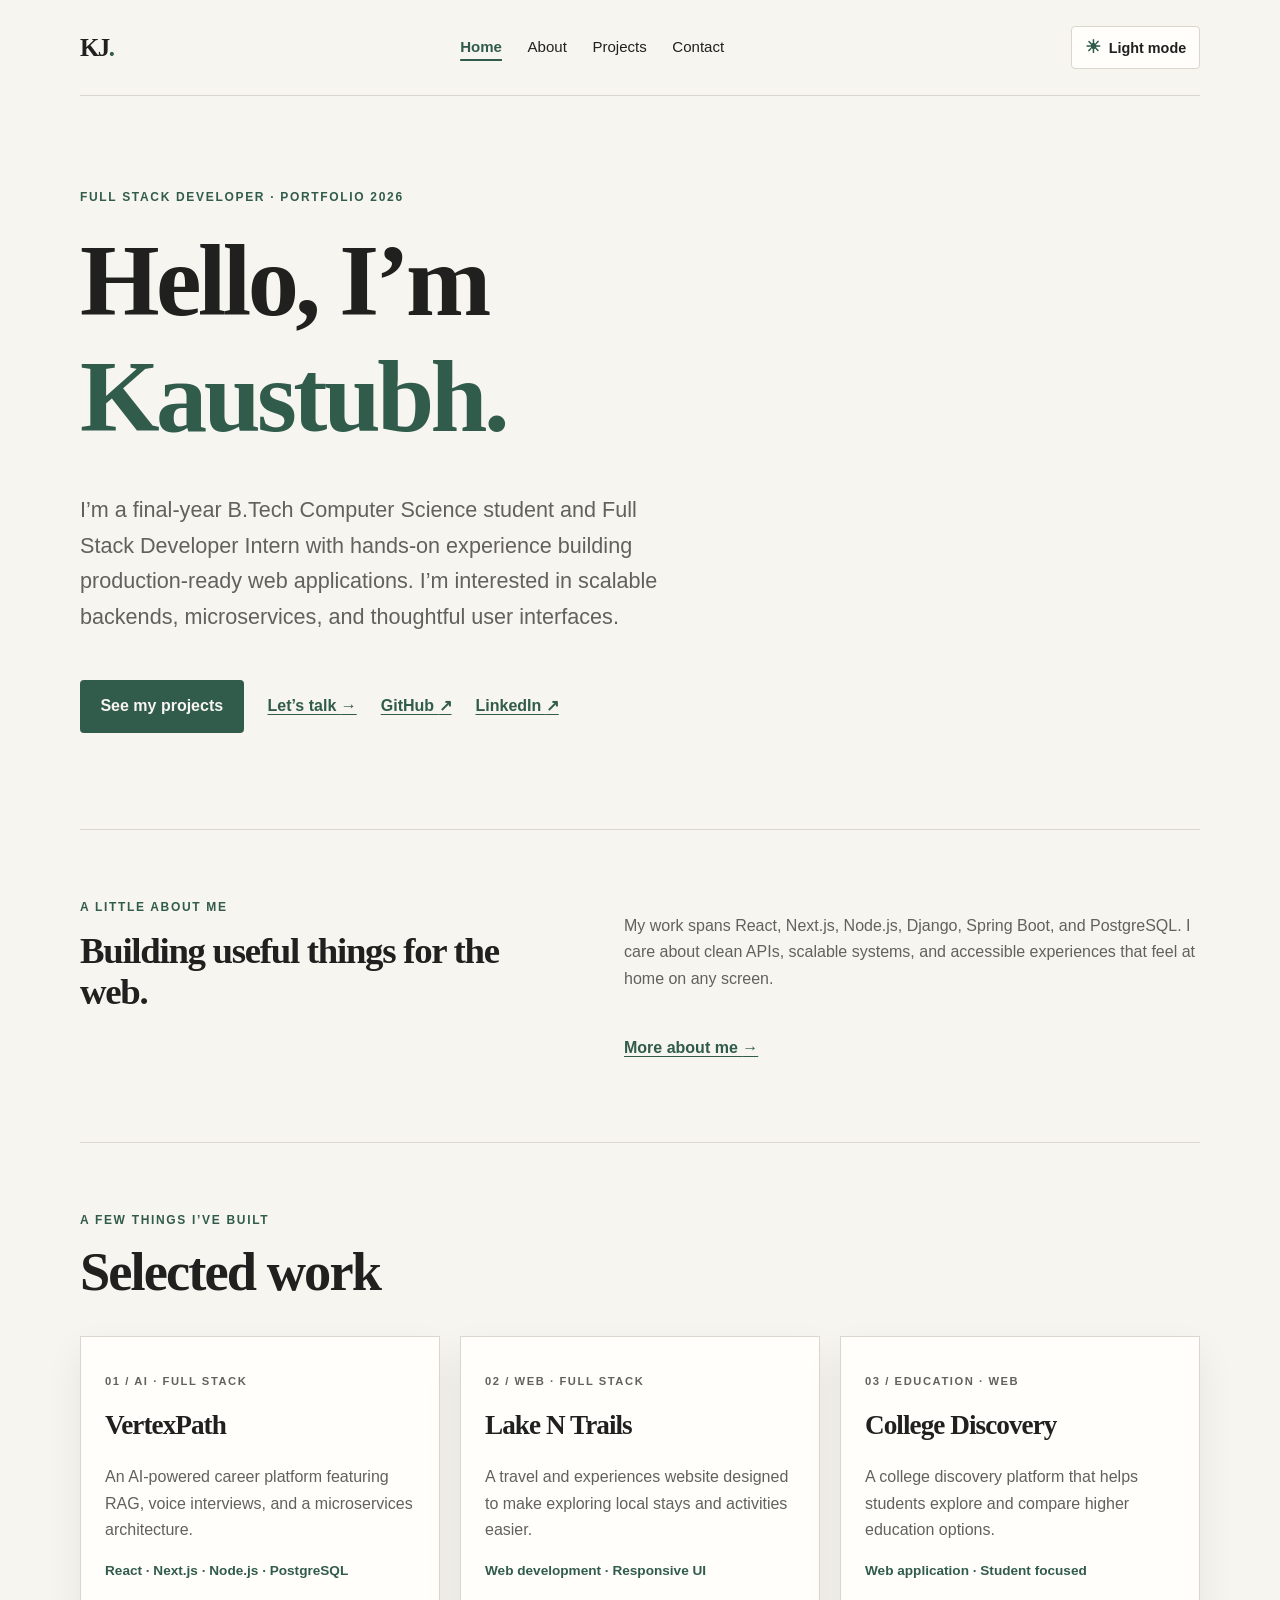
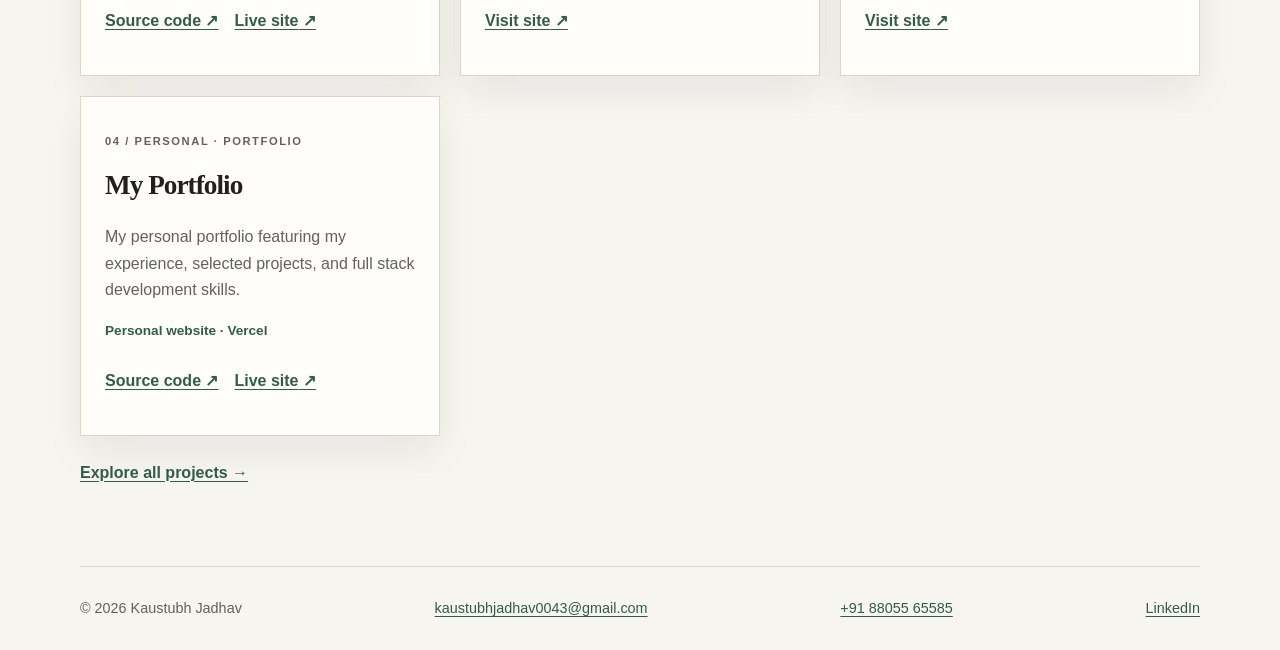
==== commit 6a784367: "Add resume skills experience and phone" ====
--- a/Week-2-Advanced-CSS-Responsive-Architecture/index.html
+++ b/Week-2-Advanced-CSS-Responsive-Architecture/index.html
@@ -65,6 +65,7 @@
   <footer class="site-footer">
     <p>© 2026 Kaustubh Jadhav</p>
     <a href="mailto:kaustubhjadhav0043@gmail.com">kaustubhjadhav0043@gmail.com</a>
+    <a href="tel:+918805565585">+91 88055 65585</a>
     <a href="https://www.linkedin.com/in/kaustubh-jadhav-6a2216248/">LinkedIn</a>
   </footer>
 </body>
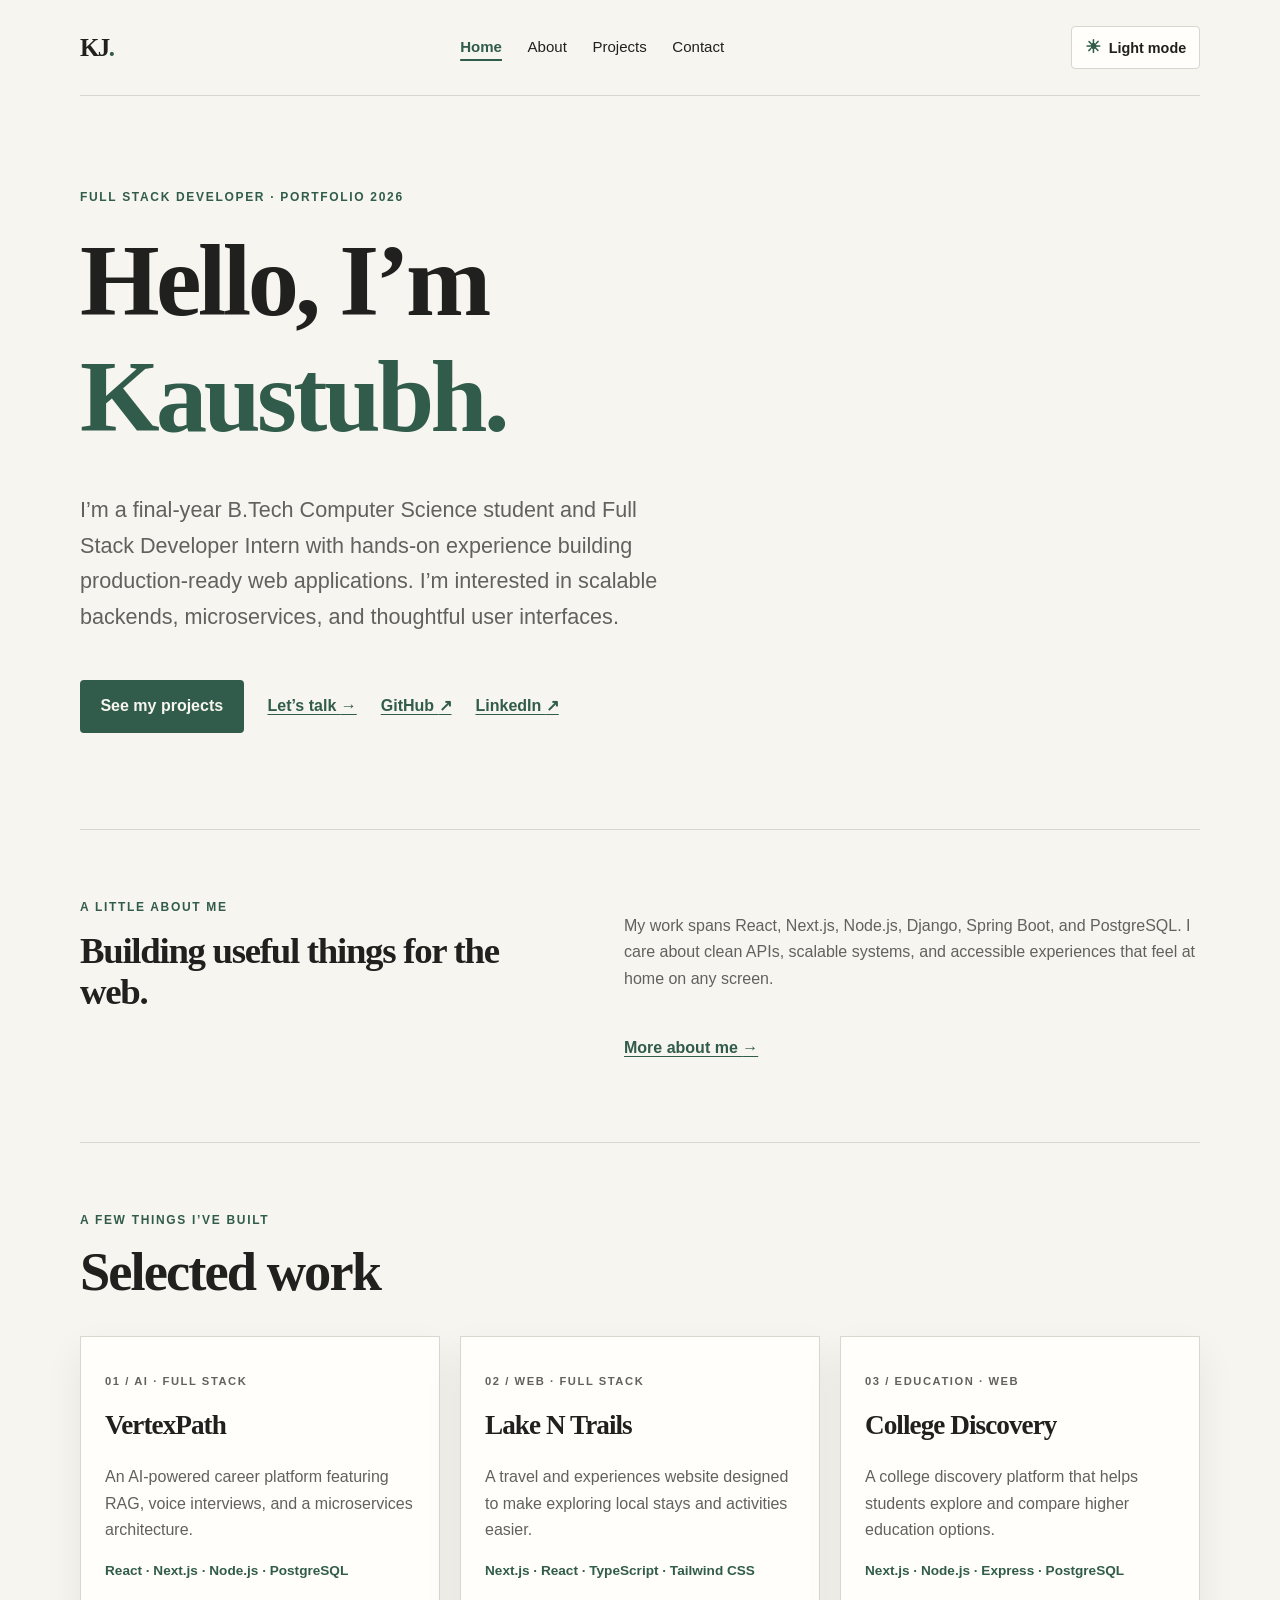
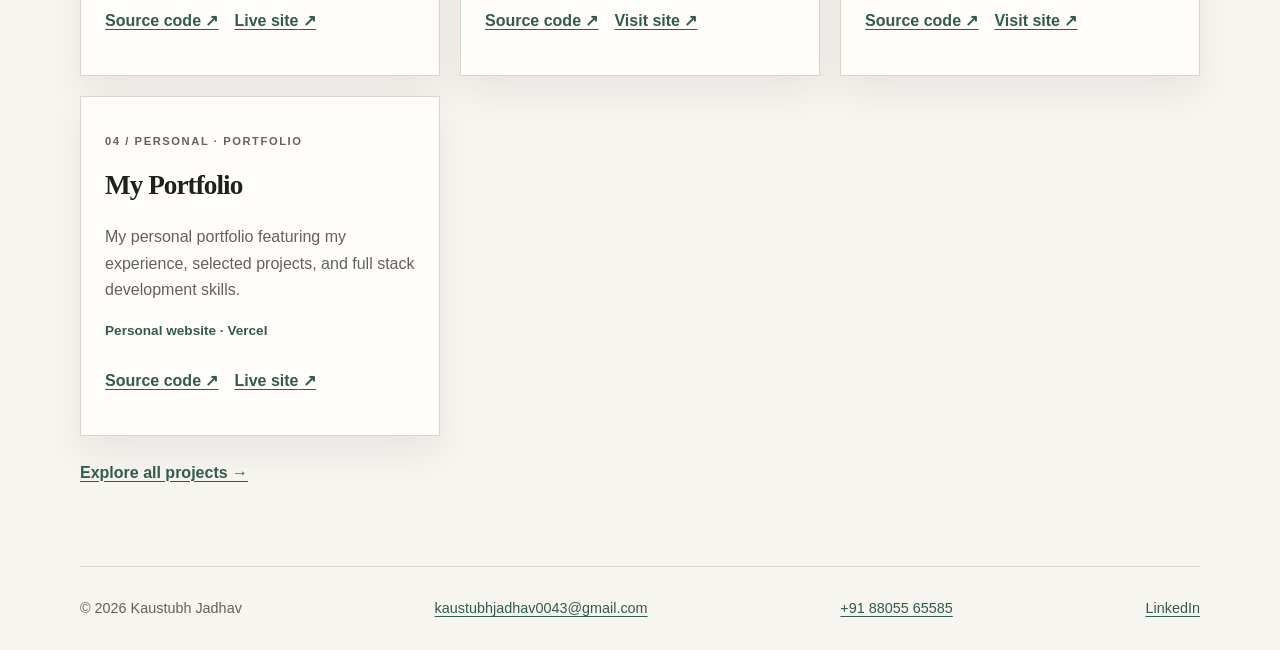
==== commit 9adc786d: "Add remaining project source links" ====
--- a/Week-2-Advanced-CSS-Responsive-Architecture/index.html
+++ b/Week-2-Advanced-CSS-Responsive-Architecture/index.html
@@ -54,8 +54,8 @@
       <header class="section-heading"><p class="eyebrow">A few things I’ve built</p><h2 id="featured-title">Selected work</h2></header>
       <div class="project-grid">
         <article class="project-card"><p class="project-number">01 / AI · FULL STACK</p><h3>VertexPath</h3><p>An AI-powered career platform featuring RAG, voice interviews, and a microservices architecture.</p><p class="project-status">React · Next.js · Node.js · PostgreSQL</p><p class="project-actions"><a href="https://github.com/Kaustubh0043/vertexpath" target="_blank" rel="noopener noreferrer">Source code<span class="visually-hidden"> (opens in a new tab)</span> ↗</a><a href="https://vertexpath.vercel.app/" target="_blank" rel="noopener noreferrer">Live site<span class="visually-hidden"> (opens in a new tab)</span> ↗</a></p></article>
-        <article class="project-card"><p class="project-number">02 / WEB · FULL STACK</p><h3>Lake N Trails</h3><p>A travel and experiences website designed to make exploring local stays and activities easier.</p><p class="project-status">Web development · Responsive UI</p><p class="project-actions"><a href="https://lakentrails.in/" target="_blank" rel="noopener noreferrer">Visit site<span class="visually-hidden"> (opens in a new tab)</span> ↗</a></p></article>
-        <article class="project-card"><p class="project-number">03 / EDUCATION · WEB</p><h3>College Discovery</h3><p>A college discovery platform that helps students explore and compare higher education options.</p><p class="project-status">Web application · Student focused</p><p class="project-actions"><a href="https://college-discovery.netlify.app/" target="_blank" rel="noopener noreferrer">Visit site<span class="visually-hidden"> (opens in a new tab)</span> ↗</a></p></article>
+        <article class="project-card"><p class="project-number">02 / WEB · FULL STACK</p><h3>Lake N Trails</h3><p>A travel and experiences website designed to make exploring local stays and activities easier.</p><p class="project-status">Next.js · React · TypeScript · Tailwind CSS</p><p class="project-actions"><a href="https://github.com/Kaustubh0043/lakentrails" target="_blank" rel="noopener noreferrer">Source code<span class="visually-hidden"> (opens in a new tab)</span> ↗</a><a href="https://lakentrails.in/" target="_blank" rel="noopener noreferrer">Visit site<span class="visually-hidden"> (opens in a new tab)</span> ↗</a></p></article>
+        <article class="project-card"><p class="project-number">03 / EDUCATION · WEB</p><h3>College Discovery</h3><p>A college discovery platform that helps students explore and compare higher education options.</p><p class="project-status">Next.js · Node.js · Express · PostgreSQL</p><p class="project-actions"><a href="https://github.com/Kaustubh0043/college-platform" target="_blank" rel="noopener noreferrer">Source code<span class="visually-hidden"> (opens in a new tab)</span> ↗</a><a href="https://college-discovery.netlify.app/" target="_blank" rel="noopener noreferrer">Visit site<span class="visually-hidden"> (opens in a new tab)</span> ↗</a></p></article>
         <article class="project-card"><p class="project-number">04 / PERSONAL · PORTFOLIO</p><h3>My Portfolio</h3><p>My personal portfolio featuring my experience, selected projects, and full stack development skills.</p><p class="project-status">Personal website · Vercel</p><p class="project-actions"><a href="https://github.com/Kaustubh0043/my-portfolio" target="_blank" rel="noopener noreferrer">Source code<span class="visually-hidden"> (opens in a new tab)</span> ↗</a><a href="https://my-portfolio-woad-eight-88.vercel.app/" target="_blank" rel="noopener noreferrer">Live site<span class="visually-hidden"> (opens in a new tab)</span> ↗</a></p></article>
       </div>
       <a class="text-link all-projects" href="projects.html">Explore all projects <span aria-hidden="true">→</span></a>
--- a/Week-2-Advanced-CSS-Responsive-Architecture/styles.css
+++ b/Week-2-Advanced-CSS-Responsive-Architecture/styles.css
@@ -90,9 +90,15 @@
 .content-panel p, .content-panel li, .project-card p { color: var(--muted); }
 .skill-list { display: flex; flex-wrap: wrap; gap: .55rem; margin: 1rem 0 0; padding: 0; list-style: none; }
 .skill-list li { border: 1px solid var(--line); border-radius: .25rem; padding: .3rem .7rem; background: var(--white); color: var(--ink); font-size: .9rem; }
+.skill-groups { display: grid; gap: 1.1rem; }
+.skill-group h3 { margin: 1rem 0 .35rem; font: 700 1rem var(--font-body); letter-spacing: 0; }
 .timeline { display: grid; gap: 1rem; margin: 1.25rem 0 0; padding: 0; list-style: none; }
-.timeline-item { display: flex; flex-direction: column; gap: .2rem; border-left: 2px solid var(--accent); padding: .15rem 0 .35rem 1rem; }
+.timeline-item { border-left: 2px solid var(--accent); padding: .15rem 0 .5rem 1rem; }
+.timeline-item > header { display: flex; flex-direction: column; gap: .2rem; }
 .timeline-item h3, .timeline-item p { margin: 0; }
+.timeline-item h3 { font-size: 1.25rem; }
+.timeline-item ul { margin-block: .5rem 0; padding-left: 1.2rem; }
+.timeline-item li { padding-block: .15rem; }
 .timeline-place, .timeline-date { color: var(--muted); }
 
 .project-grid { display: grid; grid-template-columns: minmax(0, 1fr); gap: 1.25rem; }
@@ -123,7 +129,7 @@
   .project-grid { grid-template-columns: repeat(2, minmax(0, 1fr)); }
   .contact-form { grid-template-columns: repeat(2, minmax(0, 1fr)); }
   .contact-form > .form-note, .contact-form > .field--message, .contact-form > .button { grid-column: 1 / -1; }
-  .timeline-item { flex-direction: row; align-items: baseline; justify-content: space-between; }
+  .timeline-item > header { flex-direction: row; align-items: baseline; justify-content: space-between; }
 }
 
 @media (min-width: 68rem) {
